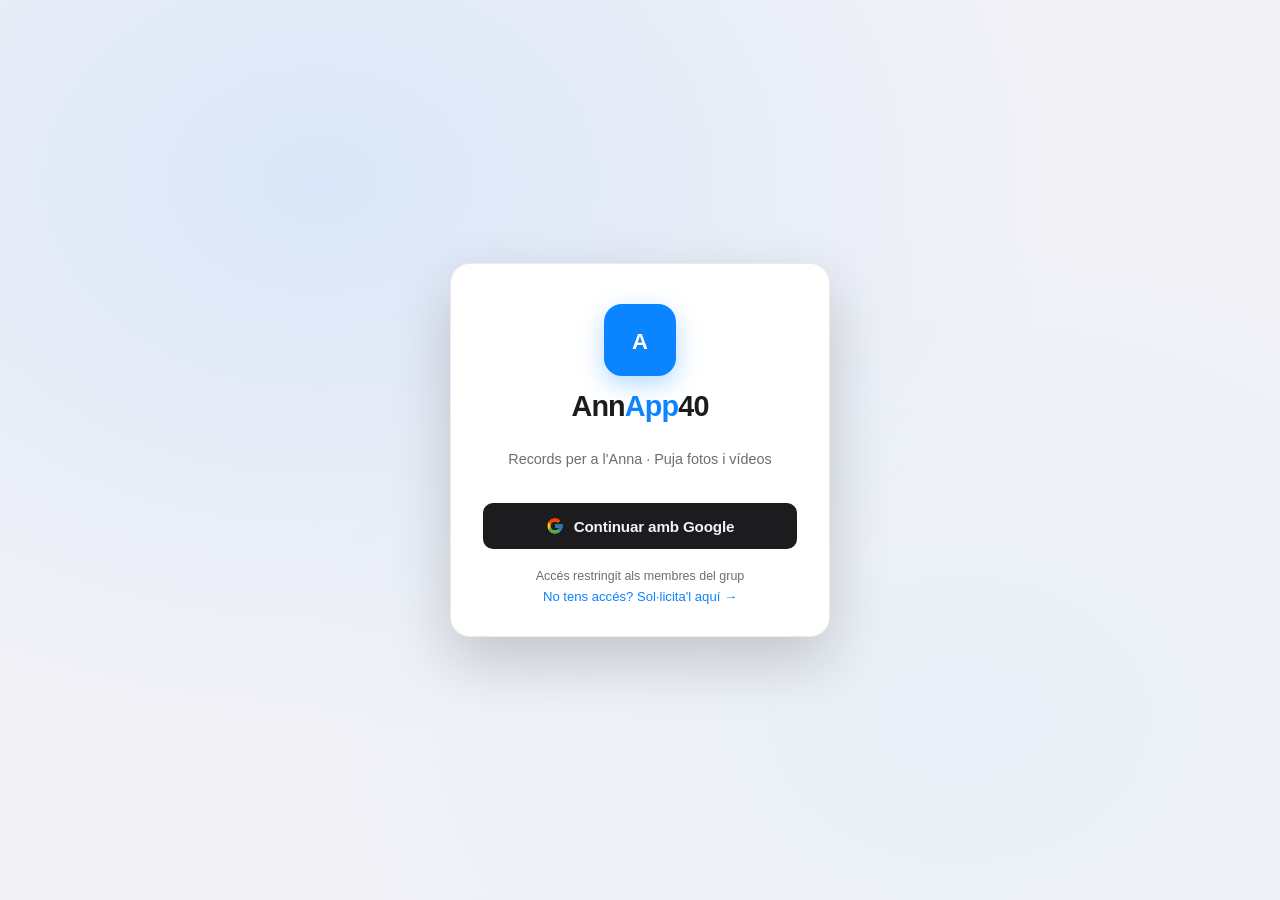
==== index.html @ 0d3d7961 "Add files via upload" ====
<!DOCTYPE html>
<html lang="ca" data-theme="light">
<head>
  <meta charset="UTF-8" />
  <meta name="viewport" content="width=device-width, initial-scale=1.0, viewport-fit=cover" />
  <title>AnnApp40 — Puja els teus records</title>
  <meta name="description" content="Puja fotos i vídeos per a l'Anna" />
  <meta name="theme-color" content="#0a84ff" id="meta-theme" />
  <meta name="mobile-web-app-capable" content="yes" />
  <meta name="apple-mobile-web-app-status-bar-style" content="default" />
  <meta name="apple-mobile-web-app-title" content="AnnApp40" />
  <link rel="manifest" href="manifest.json" />
  <link rel="apple-touch-icon" sizes="192x192" href="icon-192.png" />
  <link rel="icon" type="image/png" sizes="192x192" href="icon-192.png" />
  <link rel="stylesheet" href="main.css" />
</head>
<body>

<!-- ══════════════════════════════════════════
     LOGIN
     ══════════════════════════════════════════ -->
<div id="screen-login" class="screen active">
  <div class="login-card">
    <div class="login-logo">
      <div class="login-logo-icon">
        <svg viewBox="0 0 40 40" xmlns="http://www.w3.org/2000/svg">
          <text x="50%" y="58%" text-anchor="middle" dominant-baseline="middle"
            font-family="-apple-system,sans-serif" font-size="22" font-weight="700" fill="white">A</text>
        </svg>
      </div>
      <div class="login-title">Ann<span class="t-accent">App</span>40</div>
    </div>
    <p class="login-sub">Records per a l'Anna · Puja fotos i vídeos</p>
    <button id="btn-google-login" class="btn-google">
      <svg width="18" height="18" viewBox="0 0 48 48">
        <path fill="#FFC107" d="M43.611 20.083H42V20H24v8h11.303c-1.649 4.657-6.08 8-11.303 8-6.627 0-12-5.373-12-12s5.373-12 12-12c3.059 0 5.842 1.154 7.961 3.039l5.657-5.657C34.046 6.053 29.268 4 24 4 12.955 4 4 12.955 4 24s8.955 20 20 20 20-8.955 20-20c0-1.341-.138-2.65-.389-3.917z"/>
        <path fill="#FF3D00" d="m6.306 14.691 6.571 4.819C14.655 15.108 18.961 12 24 12c3.059 0 5.842 1.154 7.961 3.039l5.657-5.657C34.046 6.053 29.268 4 24 4 16.318 4 9.656 8.337 6.306 14.691z"/>
        <path fill="#4CAF50" d="M24 44c5.166 0 9.86-1.977 13.409-5.192l-6.19-5.238A11.91 11.91 0 0 1 24 36c-5.202 0-9.619-3.317-11.283-7.946l-6.522 5.025C9.505 39.556 16.227 44 24 44z"/>
        <path fill="#1976D2" d="M43.611 20.083H42V20H24v8h11.303a12.04 12.04 0 0 1-4.087 5.571l.003-.002 6.19 5.238C36.971 39.205 44 34 44 24c0-1.341-.138-2.65-.389-3.917z"/>
      </svg>
      Continuar amb Google
    </button>
    <div class="login-footer">
      <p class="login-note">Accés restringit als membres del grup</p>
      <a href="solicitud.html" class="login-request">No tens accés? Sol·licita'l aquí →</a>
    </div>
  </div>
</div>

<!-- ══════════════════════════════════════════
     APP
     ══════════════════════════════════════════ -->
<div id="screen-app" class="screen">

  <!-- Header -->
  <header class="app-header">
    <div class="header-inner">
      <div class="header-logo">
        <div class="header-logo-badge">
          <svg viewBox="0 0 32 32" xmlns="http://www.w3.org/2000/svg">
            <text x="50%" y="58%" text-anchor="middle" dominant-baseline="middle"
              font-family="-apple-system,sans-serif" font-size="18" font-weight="700" fill="white">A</text>
          </svg>
        </div>
        <span>AnnApp<span class="header-logo-dot">40</span></span>
      </div>
      <div class="header-actions">
        <div class="header-user">
          <img id="user-avatar" src="" alt="" class="avatar" />
          <span id="user-name"></span>
        </div>
        <button id="btn-install" class="btn-icon hidden" title="Instal·lar app">📲</button>
        <button id="btn-theme" class="btn-icon" title="Canviar tema">🌙</button>
        <button id="btn-info"  class="btn-icon" title="Com funciona?">ⓘ</button>
        <button id="btn-logout" class="btn-icon" title="Sortir">
          <svg width="16" height="16" viewBox="0 0 24 24" fill="none" stroke="currentColor" stroke-width="2">
            <path d="M9 21H5a2 2 0 0 1-2-2V5a2 2 0 0 1 2-2h4"/>
            <polyline points="16 17 21 12 16 7"/>
            <line x1="21" y1="12" x2="9" y2="12"/>
          </svg>
        </button>
      </div>
    </div>
    <nav class="header-nav">
      <button class="nav-tab active" data-tab="pujar">📤 Pujar</button>
      <button class="nav-tab"        data-tab="meves">🖼️ Les meves</button>
    </nav>
  </header>

  <!-- TAB: PUJAR -->
  <main class="app-main" id="tab-pujar">

    <!-- Drop zone -->
    <div id="drop-zone" class="drop-zone">
      <div class="drop-icon">📷</div>
      <p class="drop-title">Fotos i vídeos per a l'Anna</p>
      <p class="drop-sub">Arrossega aquí o tria d'on vols</p>
      <div class="drop-buttons">
        <label class="btn-primary" for="file-input">
          📁 Selecciona arxius
        </label>
        <button id="btn-drive-picker" class="btn-secondary" type="button">
          ☁️ Des del Drive
        </button>
      </div>
      <input type="file" id="file-input"
        accept="image/*,video/*"
        multiple hidden />
    </div>

    <!-- Preview -->
    <div id="preview-container" class="preview-container hidden">
      <div id="photo-count" class="photo-count"></div>
      <div id="preview-grid" class="preview-grid"></div>
    </div>

    <!-- Tags form -->
    <div id="tags-section" class="form-card hidden">
      <div class="form-card-header">
        <span class="form-card-title">Etiquetes comunes</span>
        <button id="btn-apply-all" class="apply-all-btn">Aplicar a totes →</button>
      </div>
      <div class="form-card-body">

        <div class="form-row">
          <div class="form-field">
            <label class="form-label" for="tag-any">Any</label>
            <select id="tag-any" class="form-input">
              <option value="">Selecciona any...</option>
            </select>
          </div>
          <div class="form-field">
            <label class="form-label" for="tag-lloc">Lloc</label>
            <input type="text" id="tag-lloc" class="form-input" placeholder="Cerca un municipi..." autocomplete="off" />
            <input type="hidden" id="tag-lat" />
            <input type="hidden" id="tag-lng" />
            <div id="places-dropdown" class="places-dropdown hidden"></div>
          </div>
        </div>

        <div class="form-field">
          <label class="form-label">Categoria</label>
          <div class="chips-wrap" id="chips-categoria"></div>
          <div class="add-tag-row">
            <input type="text" id="input-nova-categoria" class="form-input small" placeholder="Nova..." />
            <button id="btn-add-categoria" class="btn-secondary">+ Afegir</button>
          </div>
        </div>

        <div class="form-field">
          <label class="form-label">Qui surt?</label>
          <div class="chips-wrap" id="chips-persones"></div>
          <div class="add-tag-row">
            <input type="text" id="input-nova-persona" class="form-input small" placeholder="Nom..." />
            <button id="btn-add-persona" class="btn-secondary">+ Afegir</button>
          </div>
        </div>

        <div class="form-field">
          <label class="form-label" for="tag-notes">Notes</label>
          <textarea id="tag-notes" class="form-input" rows="3"
            placeholder="Descriu el moment, on éreu, de quin any és exactament, anècdotes..."></textarea>
          <p class="notes-hint">
            💡 <strong>Consell:</strong> Quanta més informació hi posis, millor funcionarà el cercador intel·ligent de la app de l'Anna. Descriu el moment, el context, les persones...
          </p>
        </div>

        <div class="preferida-field">
          <label class="form-label">Preferida</label>
          <button id="btn-preferida-global" class="btn-preferida" type="button">
            ☆ Marcar totes com a preferides
          </button>
        </div>

        <div class="apply-bar">
          <p class="apply-bar-text">Omple els camps i clica <strong>Aplicar a totes</strong>, o toca cada foto/vídeo per ajustar-lo individualment.</p>
          <button id="btn-apply-all-2" class="btn-secondary">Aplicar a totes</button>
        </div>

      </div>
    </div>

    <!-- Upload button -->
    <button id="btn-upload" class="btn-upload-main hidden">
      <span id="btn-upload-text">Pujar tot</span>
      <span id="btn-upload-spinner" class="spinner hidden"></span>
    </button>

    <!-- Progress -->
    <div id="progress-container" class="progress-card hidden">
      <div class="progress-bar-bg"><div id="progress-bar" class="progress-bar"></div></div>
      <p id="progress-text" class="progress-label">Pujant...</p>
    </div>

    <!-- Success -->
    <div id="success-msg" class="success-card hidden">
      <span id="success-text">✅ Pujat correctament!</span>
      <button id="btn-more" class="btn-link">Pujar més</button>
    </div>

  </main>

  <!-- TAB: LES MEVES -->
  <main class="app-main hidden" id="tab-mevefotos">
    <div class="meves-header">
      <div>
        <div class="meves-title">Les meves pujades</div>
        <span id="meves-count" class="meves-count"></span>
      </div>
      <button id="btn-reload" class="btn-reload">↻ Actualitzar</button>
    </div>
    <div id="meves-loading" class="meves-loading">Carregant...</div>
    <div id="meves-empty" class="meves-empty hidden">Encara no has pujat res. 🙂</div>
    <div id="meves-grid" class="meves-grid"></div>
  </main>

</div>

<!-- ══════════════════════════════════════════
     MODAL: Editor individual (abans de pujar)
     ══════════════════════════════════════════ -->
<div id="edit-photo-overlay" class="modal-overlay hidden">
  <div class="modal-sheet">
    <div class="modal-handle"></div>
    <button id="edit-photo-close" class="modal-close-btn">✕</button>

    <div id="edit-photo-img-wrap" class="modal-photo-preview">
      <img id="edit-photo-img" src="" alt="" />
    </div>
    <div id="edit-video-thumb" class="modal-video-preview hidden">
      🎬 <small>Vídeo</small>
    </div>

    <div class="modal-body">
      <div id="edit-photo-title" class="modal-file-name"></div>

      <div id="edit-video-msg" class="video-notice hidden">
        <span class="video-notice-icon">🎬</span>
        <span>Vídeo de felicitació per a l'Anna. Indica qui apareix i escriu un missatge que ella podrà llegir.</span>
      </div>

      <div class="form-row">
        <div class="form-field" id="edit-photo-any-group">
          <label class="form-label">Any</label>
          <select id="edit-photo-any" class="form-input"><option value="">Any...</option></select>
        </div>
        <div class="form-field" id="edit-photo-lloc-group">
          <label class="form-label">Lloc</label>
          <input type="text" id="edit-photo-lloc" class="form-input" placeholder="Cerca municipi..." autocomplete="off" />
          <input type="hidden" id="edit-photo-lat" />
          <input type="hidden" id="edit-photo-lng" />
          <div id="edit-places-dropdown" class="places-dropdown hidden"></div>
        </div>
      </div>

      <div class="form-field" id="edit-photo-cat-group">
        <label class="form-label">Categoria</label>
        <div class="chips-wrap" id="edit-photo-chips-categoria"></div>
      </div>

      <!-- Categories específiques per a vídeos de felicitació -->
      <div class="form-field hidden" id="edit-video-cat-group">
        <label class="form-label">De quin grup sou?</label>
        <div class="chips-wrap" id="edit-video-chips-categoria">
          <button class="chip" data-value="Vallvis">Vallvis</button>
          <button class="chip" data-value="Happy Family">Happy Family</button>
          <button class="chip" data-value="ICR">ICR</button>
          <button class="chip" data-value="Wiki-Wiki">Wiki-Wiki</button>
          <button class="chip" data-value="Menéndez">Menéndez</button>
          <button class="chip" data-value="DMS">DMS</button>
          <button class="chip" data-value="Senes">Senes</button>
          <button class="chip" data-value="Aran">Aran</button>
        </div>
        <div class="add-tag-row" style="margin-top:6px">
          <input type="text" id="edit-video-cat-custom" class="form-input small" placeholder="Altra categoria..." />
          <button id="edit-video-cat-add" class="btn-secondary">+ Afegir</button>
        </div>
      </div>

      <div class="form-field">
        <label class="form-label">Persones</label>
        <div class="chips-wrap" id="edit-photo-chips-persones"></div>
        <div class="add-tag-row">
          <input type="text" id="edit-photo-input-persona" class="form-input small" placeholder="Afegir persona..." />
          <button id="edit-photo-btn-add-persona" class="btn-secondary">+ Afegir</button>
        </div>
      </div>

      <div class="form-field">
        <label class="form-label">Notes / Missatge per a l'Anna</label>
        <textarea id="edit-photo-notes" class="form-input" rows="3"
          placeholder="Descriu el moment, anècdotes, el context..."></textarea>
        <p class="notes-hint">
          💡 Quanta més informació, millor funcionarà la cerca intel·ligent per a l'Anna.
        </p>
      </div>

      <div class="preferida-field" id="edit-photo-preferida-wrap">
        <label class="form-label">Destacar aquesta foto</label>
        <button id="edit-photo-preferida" class="btn-preferida" type="button">
          ☆ Marcar com a preferida
        </button>
      </div>

      <button id="edit-photo-save" class="btn-upload-main">Guardar</button>
    </div>
  </div>
</div>

<!-- ══════════════════════════════════════════
     MODAL: Editor de fotos pujades
     ══════════════════════════════════════════ -->
<div id="modal-overlay" class="modal-overlay hidden">
  <div class="modal-sheet">
    <div class="modal-handle"></div>
    <button id="modal-close" class="modal-close-btn">✕</button>

    <div class="modal-photo-preview">
      <img id="modal-img" src="" alt="" />
      <div id="modal-video-thumb" class="modal-video-preview" style="display:none">
        🎬 <small>Vídeo</small>
      </div>
    </div>

    <div class="modal-body">
      <div id="modal-video-msg" class="video-notice hidden">
        <span class="video-notice-icon">🎬</span>
        <span>Vídeo de felicitació per a l'Anna.</span>
      </div>

      <div class="form-row">
        <div class="form-field">
          <label class="form-label">Any</label>
          <select id="modal-any-sel" class="form-input"><option value="">Any...</option></select>
        </div>
        <div class="form-field" id="modal-lloc-group">
          <label class="form-label">Lloc</label>
          <input type="text" id="modal-lloc" class="form-input" autocomplete="off" />
          <input type="hidden" id="modal-lat" />
          <input type="hidden" id="modal-lng" />
        </div>
      </div>

      <div class="form-field" id="modal-cat-group">
        <label class="form-label">Categoria</label>
        <div class="chips-wrap" id="modal-chips-categoria"></div>
      </div>

      <div class="form-field">
        <label class="form-label">Persones</label>
        <div class="chips-wrap" id="modal-chips-persones"></div>
        <div class="add-tag-row">
          <input type="text" id="modal-input-persona" class="form-input small" placeholder="Afegir persona..." />
          <button id="modal-btn-add-persona" class="btn-secondary">+ Afegir</button>
        </div>
      </div>

      <div class="form-field">
        <label class="form-label">Notes</label>
        <textarea id="modal-notes" class="form-input" rows="3"
          placeholder="Descriu el moment, anècdotes..."></textarea>
        <p class="notes-hint">
          💡 Quanta més informació, millor funcionarà la cerca intel·ligent per a l'Anna.
        </p>
      </div>

      <div class="preferida-field" id="modal-preferida-wrap">
        <label class="form-label">Destacar</label>
        <button id="modal-btn-preferida" class="btn-preferida" type="button">
          ☆ Marcar com a preferida
        </button>
      </div>

      <div class="modal-actions">
        <button id="modal-btn-delete" class="btn-danger">🗑️ Eliminar</button>
        <button id="modal-btn-save" class="btn-upload-main">Guardar canvis</button>
      </div>
    </div>
  </div>
</div>

<!-- ══════════════════════════════════════════
     POP-UP BENVINGUDA
     ══════════════════════════════════════════ -->
<div id="welcome-overlay" class="popup-overlay hidden">
  <div class="popup-sheet">
    <div class="modal-handle"></div>
    <div class="popup-body">
      <div class="popup-icon">🎁</div>
      <h2 class="popup-title">Benvingut/da a AnnApp40!</h2>
      <p class="popup-intro">Aquesta app és per crear un regal especial per a l'<strong>Anna</strong> pel seu 40è aniversari.</p>

      <div class="popup-section">
        <div class="popup-section-title">📸 Puja fotos</div>
        <p>Comparteix fotos amb l'Anna: viatges, festes, sopars, moments... Etiqueta-les amb any, lloc i persones perquè ella les pugui trobar fàcilment.</p>
      </div>

      <div class="popup-section">
        <div class="popup-section-title">🎬 Puja vídeos de felicitació</div>
        <p>Grava un vídeo curt felicitant-la, explicant-li el que li vols dir... <strong>Màxim 1 minut.</strong></p>
      </div>

      <div class="popup-section">
        <div class="popup-section-title">📝 Notes</div>
        <p>Afegeix tota la informació possible a les notes: el context, l'anècdota, el lloc exacte... L'Anna podrà cercar les fotos amb IA i com més informació hi hagi, millors seran els resultats.</p>
      </div>

      <div class="popup-section">
        <div class="popup-section-title">📱 Instal·lar l'app</div>
        <p><strong>Android:</strong> et sortirà un missatge automàticament per instal·lar-la.</p>
        <p><strong>iPhone:</strong> a Safari, toca el botó de compartir ↑ i tria <strong>"Afegir a pantalla d'inici"</strong>.</p>
      </div>

      <label class="popup-check">
        <input type="checkbox" id="welcome-dont-show" />
        <span>No tornis a mostrar</span>
      </label>

      <button id="welcome-close" class="btn-upload-main" style="margin-top:1rem">Entesos, comencem!</button>
    </div>
  </div>
</div>

<!-- ══════════════════════════════════════════
     POP-UP INFO
     ══════════════════════════════════════════ -->
<div id="info-overlay" class="popup-overlay hidden">
  <div class="popup-sheet">
    <div class="modal-handle"></div>
    <button id="info-close" class="modal-close-btn">✕</button>
    <div class="popup-body" style="padding-top:0.5rem">
      <h2 class="popup-title" style="margin-bottom:1rem">Com funciona AnnApp40</h2>

      <div class="popup-section">
        <div class="popup-section-title">📤 Pujar fotos i vídeos</div>
        <p>Arrossega arxius, toca <strong>"Selecciona arxius"</strong> o usa <strong>"Des del Drive"</strong> per triar del teu Google Drive.</p>
      </div>
      <div class="popup-section">
        <div class="popup-section-title">🏷️ Etiquetar</div>
        <p>Omple any, lloc, categoria i persones. Pots aplicar les mateixes etiquetes a totes amb <strong>"Aplicar a totes"</strong> o tocar cada foto per ajustar-la individualment.</p>
      </div>
      <div class="popup-section">
        <div class="popup-section-title">⭐ Foto preferida</div>
        <p>Marca la foto que més t'agradi — apareixerà destacada a la galeria de l'Anna.</p>
      </div>
      <div class="popup-section">
        <div class="popup-section-title">📝 Notes</div>
        <p>Com més informació hi posis a les notes, millor funcionarà el cercador intel·ligent de la app de l'Anna.</p>
      </div>
      <div class="popup-section">
        <div class="popup-section-title">🎬 Vídeos</div>
        <p>Puja un vídeo curt (màx. 1 minut) felicitant l'Anna. Indica qui apareix al vídeo.</p>
      </div>
      <div class="popup-section">
        <div class="popup-section-title">🖼️ Les meves pujades</div>
        <p>A la pestanya <strong>"Les meves"</strong> pots editar o eliminar les teves pujades.</p>
      </div>
      <div class="popup-section">
        <div class="popup-section-title">📱 Instal·lar l'app</div>
        <p><strong>Android:</strong> et sortirà un missatge automàticament.</p>
        <p><strong>iPhone:</strong> a Safari → botó compartir ↑ → <strong>"Afegir a pantalla d'inici"</strong>.</p>
      </div>

      <button id="info-close-btn" class="btn-upload-main" style="margin-top:1rem">D'acord</button>
    </div>
  </div>
</div>

<div id="toast" class="toast hidden"></div>

<!-- Google APIs -->
<script src="https://accounts.google.com/gsi/client" async defer></script>
<script src="https://apis.google.com/js/api.js"></script>
<script src="https://maps.googleapis.com/maps/api/js?key=AIzaSyDlVEyT4r5s1M4aRjKVOFXHsnhCXRiiQOI&libraries=places&loading=async&v=weekly&callback=initMapsCallback" defer></script>

<!-- App -->
<script src="config.js"></script>
<script src="auth.js"></script>
<script src="geocoder.js"></script>
<script src="sheets.js"></script>
<script src="drive.js"></script>
<script src="ui.js"></script>
<script src="app.js"></script>

<script>
if ('serviceWorker' in navigator) {
  window.addEventListener('load', () => {
    navigator.serviceWorker.register('/sw.js')
      .then(reg => console.log('SW registrat:', reg.scope))
      .catch(err => console.warn('SW error:', err));
  });
}
</script>
</body>
</html>
---- main.css ----
/* ============================================
   ANNAPP40 — DESIGN SYSTEM v6
   Professional, mobile-first, light/dark mode
   ============================================ */

/* ── Tokens ───────────────────────────────── */
:root {
  --accent:       #0a84ff;
  --accent-hover: #0070e0;
  --accent-dim:   rgba(10,132,255,0.12);
  --accent2:      #5ac8fa;
  --gold:         #f59e0b;
  --gold-dim:     rgba(245,158,11,0.15);
  --green:        #22c55e;
  --green-dim:    rgba(34,197,94,0.12);
  --red:          #ef4444;
  --radius-xl:    20px;
  --radius:       14px;
  --radius-sm:    10px;
  --radius-xs:    8px;
  --font: -apple-system, BlinkMacSystemFont, 'SF Pro Text', 'Segoe UI', Roboto, 'Helvetica Neue', Arial, sans-serif;
  --font-display: -apple-system, BlinkMacSystemFont, 'SF Pro Display', 'Segoe UI', Roboto, sans-serif;
  --transition:   0.18s ease;
  --shadow-sm:    0 1px 4px rgba(0,0,0,0.08), 0 0 0 1px rgba(0,0,0,0.04);
  --shadow:       0 4px 16px rgba(0,0,0,0.10), 0 1px 4px rgba(0,0,0,0.06);
  --shadow-lg:    0 12px 40px rgba(0,0,0,0.14), 0 2px 8px rgba(0,0,0,0.08);
  --shadow-xl:    0 24px 60px rgba(0,0,0,0.18);
}

/* ── Light mode (default) ─────────────────── */
:root, [data-theme="light"] {
  --bg:           #f2f2f7;
  --bg2:          #ffffff;
  --bg3:          #f8f8fa;
  --bg4:          #efefef;
  --bg-elev:      #ffffff;
  --text:         #1c1c1e;
  --text2:        #3a3a3c;
  --text-muted:   #6d6d72;
  --text-dim:     #aeaeb2;
  --border:       rgba(0,0,0,0.08);
  --border2:      rgba(0,0,0,0.12);
  --chip-bg:      #f0f0f5;
  --chip-border:  rgba(0,0,0,0.10);
  --input-bg:     #f8f8fa;
  --header-bg:    rgba(255,255,255,0.92);
  --modal-bg:     #ffffff;
  --overlay:      rgba(0,0,0,0.45);
}

/* ── Dark mode ────────────────────────────── */
[data-theme="dark"] {
  --bg:           #000000;
  --bg2:          #0a0a0a;
  --bg3:          #141414;
  --bg4:          #1c1c1e;
  --bg-elev:      #1c1c1e;
  --text:         #f5f5f7;
  --text2:        #c7c7cc;
  --text-muted:   #8e8e93;
  --text-dim:     #48484a;
  --border:       rgba(255,255,255,0.08);
  --border2:      rgba(255,255,255,0.14);
  --chip-bg:      #1c1c1e;
  --chip-border:  rgba(255,255,255,0.10);
  --input-bg:     #1c1c1e;
  --header-bg:    rgba(10,10,10,0.92);
  --modal-bg:     #141414;
  --overlay:      rgba(0,0,0,0.75);
  --shadow-sm:    0 1px 4px rgba(0,0,0,0.3);
  --shadow:       0 4px 16px rgba(0,0,0,0.4);
  --shadow-lg:    0 12px 40px rgba(0,0,0,0.5);
}

/* ── Reset & Base ─────────────────────────── */
*, *::before, *::after { box-sizing: border-box; margin: 0; padding: 0; }
html { font-size: 16px; -webkit-text-size-adjust: 100%; }
body {
  background: var(--bg);
  color: var(--text);
  font-family: var(--font);
  font-weight: 400;
  min-height: 100dvh;
  overflow-x: hidden;
  -webkit-font-smoothing: antialiased;
  -moz-osx-font-smoothing: grayscale;
  transition: background 0.3s ease, color 0.3s ease;
}

/* ── Screens ──────────────────────────────── */
.screen { display: none; min-height: 100dvh; }
.screen.active { display: flex; flex-direction: column; }

@keyframes fadeUp {
  from { opacity: 0; transform: translateY(20px); }
  to   { opacity: 1; transform: translateY(0); }
}
@keyframes fadeIn {
  from { opacity: 0; }
  to   { opacity: 1; }
}
@keyframes slideUp {
  from { transform: translateY(100%); opacity: 0.8; }
  to   { transform: translateY(0); opacity: 1; }
}
@keyframes spin {
  to { transform: rotate(360deg); }
}

/* ============================================
   LOGIN
   ============================================ */
#screen-login {
  align-items: center;
  justify-content: center;
  background:
    radial-gradient(ellipse at 25% 20%, rgba(10,132,255,0.1) 0%, transparent 55%),
    radial-gradient(ellipse at 75% 80%, rgba(90,200,250,0.06) 0%, transparent 50%),
    var(--bg);
  padding: 1.5rem;
}

.login-card {
  background: var(--bg2);
  border-radius: var(--radius-xl);
  box-shadow: var(--shadow-xl);
  padding: 2.5rem 2rem 2rem;
  text-align: center;
  width: 100%;
  max-width: 380px;
  animation: fadeUp 0.5s ease both;
  border: 1px solid var(--border);
}

.login-logo {
  margin-bottom: 1.5rem;
  display: flex;
  flex-direction: column;
  align-items: center;
  gap: 0;
}

.login-logo-icon {
  width: 72px;
  height: 72px;
  background: var(--accent);
  border-radius: 18px;
  display: flex;
  align-items: center;
  justify-content: center;
  margin-bottom: 1rem;
  box-shadow: 0 8px 24px rgba(10,132,255,0.3);
}

.login-logo-icon svg {
  width: 40px;
  height: 40px;
  fill: #fff;
}

.login-title {
  font-family: var(--font-display);
  font-size: 1.8rem;
  font-weight: 700;
  letter-spacing: -0.03em;
  color: var(--text);
  line-height: 1;
  margin-bottom: 0.3rem;
}
.login-title .t-accent { color: var(--accent); }

.login-sub {
  color: var(--text-muted);
  font-size: 0.9rem;
  margin-bottom: 2rem;
  line-height: 1.5;
}

.btn-google {
  display: flex;
  align-items: center;
  justify-content: center;
  gap: 10px;
  width: 100%;
  padding: 0.9rem 1.5rem;
  background: var(--text);
  color: var(--bg);
  border: none;
  border-radius: var(--radius-sm);
  font-family: var(--font);
  font-size: 0.95rem;
  font-weight: 600;
  cursor: pointer;
  transition: var(--transition);
  letter-spacing: -0.01em;
}
.btn-google:hover { opacity: 0.88; transform: translateY(-1px); box-shadow: var(--shadow); }
.btn-google:active { transform: translateY(0); }

.login-footer {
  margin-top: 1.25rem;
  display: flex;
  flex-direction: column;
  gap: 6px;
}
.login-note {
  font-size: 0.78rem;
  color: var(--text-muted);
}
.login-request {
  font-size: 0.82rem;
  color: var(--accent);
  text-decoration: none;
  font-weight: 500;
}
.login-request:hover { text-decoration: underline; }

/* ============================================
   HEADER
   ============================================ */
.app-header {
  background: var(--header-bg);
  backdrop-filter: blur(20px);
  -webkit-backdrop-filter: blur(20px);
  border-bottom: 1px solid var(--border);
  position: sticky;
  top: 0;
  z-index: 200;
}

.header-inner {
  display: flex;
  align-items: center;
  justify-content: space-between;
  padding: 0 1rem;
  height: 56px;
  gap: 0.75rem;
}

.header-logo {
  font-family: var(--font-display);
  font-size: 1.15rem;
  font-weight: 700;
  letter-spacing: -0.025em;
  color: var(--text);
  white-space: nowrap;
  flex-shrink: 0;
  display: flex;
  align-items: center;
  gap: 8px;
}
.header-logo-dot { color: var(--accent); }

.header-logo-badge {
  width: 28px;
  height: 28px;
  background: var(--accent);
  border-radius: 8px;
  display: flex;
  align-items: center;
  justify-content: center;
}
.header-logo-badge svg { width: 16px; height: 16px; fill: #fff; }

.header-actions {
  display: flex;
  align-items: center;
  gap: 6px;
  flex-shrink: 0;
}

.header-user {
  display: flex;
  align-items: center;
  gap: 8px;
}

.avatar {
  width: 32px;
  height: 32px;
  border-radius: 50%;
  border: 2px solid var(--accent);
  object-fit: cover;
}

#user-name {
  font-size: 0.82rem;
  font-weight: 500;
  color: var(--text2);
  max-width: 100px;
  overflow: hidden;
  text-overflow: ellipsis;
  white-space: nowrap;
}

.btn-icon {
  width: 36px;
  height: 36px;
  background: var(--bg3);
  border: 1px solid var(--border);
  border-radius: var(--radius-xs);
  color: var(--text-muted);
  cursor: pointer;
  font-size: 1rem;
  display: flex;
  align-items: center;
  justify-content: center;
  transition: var(--transition);
}
.btn-icon:hover { background: var(--bg4); color: var(--text); }

/* Header nav tabs */
.header-nav {
  display: flex;
  gap: 2px;
  border-bottom: 1px solid var(--border);
  padding: 0 1rem;
  overflow-x: auto;
  scrollbar-width: none;
}
.header-nav::-webkit-scrollbar { display: none; }

.nav-tab {
  background: transparent;
  border: none;
  border-bottom: 2px solid transparent;
  color: var(--text-muted);
  cursor: pointer;
  font-family: var(--font);
  font-size: 0.88rem;
  font-weight: 500;
  padding: 10px 14px;
  transition: var(--transition);
  white-space: nowrap;
  margin-bottom: -1px;
}
.nav-tab:hover { color: var(--text); }
.nav-tab.active {
  color: var(--accent);
  border-bottom-color: var(--accent);
  font-weight: 600;
}

/* ============================================
   MAIN CONTENT
   ============================================ */
.app-main {
  flex: 1;
  max-width: 680px;
  width: 100%;
  margin: 0 auto;
  padding: 1.25rem 1rem 5rem;
  display: flex;
  flex-direction: column;
  gap: 1rem;
}

/* ============================================
   DROP ZONE
   ============================================ */
.drop-zone {
  background: var(--bg2);
  border: 2px dashed var(--border2);
  border-radius: var(--radius);
  padding: 2rem 1.5rem;
  text-align: center;
  cursor: pointer;
  transition: all 0.2s ease;
  box-shadow: var(--shadow-sm);
}
.drop-zone:hover, .drop-zone.dragover {
  border-color: var(--accent);
  background: var(--accent-dim);
  box-shadow: 0 0 0 4px rgba(10,132,255,0.08);
}

.drop-icon { font-size: 2.5rem; margin-bottom: 0.6rem; }

.drop-title {
  font-size: 1rem;
  font-weight: 600;
  letter-spacing: -0.01em;
  color: var(--text);
  margin-bottom: 0.25rem;
}

.drop-sub {
  font-size: 0.84rem;
  color: var(--text-muted);
  margin-bottom: 1rem;
}

.drop-buttons {
  display: flex;
  align-items: center;
  justify-content: center;
  gap: 8px;
  flex-wrap: wrap;
}

.btn-primary {
  display: inline-flex;
  align-items: center;
  gap: 6px;
  background: var(--accent);
  border: none;
  border-radius: var(--radius-sm);
  color: #fff;
  cursor: pointer;
  font-family: var(--font);
  font-size: 0.9rem;
  font-weight: 600;
  padding: 0.65rem 1.3rem;
  transition: var(--transition);
}
.btn-primary:hover { background: var(--accent-hover); transform: translateY(-1px); box-shadow: 0 4px 12px rgba(10,132,255,0.35); }
.btn-primary:active { transform: translateY(0); }

.btn-secondary {
  display: inline-flex;
  align-items: center;
  gap: 5px;
  background: var(--bg3);
  border: 1px solid var(--border2);
  border-radius: var(--radius-sm);
  color: var(--text2);
  cursor: pointer;
  font-family: var(--font);
  font-size: 0.88rem;
  font-weight: 500;
  padding: 0.62rem 1rem;
  transition: var(--transition);
}
.btn-secondary:hover { border-color: var(--accent); color: var(--accent); background: var(--accent-dim); }

/* ============================================
   PREVIEW GRID
   ============================================ */
.preview-container { animation: fadeIn 0.3s ease both; }

.photo-count {
  font-size: 0.8rem;
  color: var(--text-muted);
  margin-bottom: 0.6rem;
  font-weight: 500;
  display: flex;
  align-items: center;
  gap: 6px;
}

.preview-grid {
  display: grid;
  grid-template-columns: repeat(auto-fill, minmax(90px, 1fr));
  gap: 8px;
}

.preview-item {
  position: relative;
  aspect-ratio: 1;
  border-radius: var(--radius-sm);
  overflow: hidden;
  background: var(--bg4);
  cursor: pointer;
  transition: var(--transition);
  border: 2px solid transparent;
  box-shadow: var(--shadow-sm);
}
.preview-item:hover { transform: scale(1.02); box-shadow: var(--shadow); }
.preview-item.has-custom-tags { border-color: var(--green); }
.preview-item.is-preferida { border-color: var(--gold) !important; }
.preview-item.preview-video { border-color: rgba(245,158,11,0.4); }

.preview-item img {
  width: 100%;
  height: 100%;
  object-fit: cover;
  display: block;
}

.preview-overlay {
  position: absolute;
  inset: 0;
  background: linear-gradient(to top, rgba(0,0,0,0.65) 0%, transparent 55%);
  opacity: 0;
  transition: var(--transition);
  display: flex;
  flex-direction: column;
  justify-content: flex-end;
  align-items: center;
  padding: 6px;
  gap: 4px;
}
.preview-item:hover .preview-overlay { opacity: 1; }
.preview-hint {
  font-size: 0.62rem;
  color: #fff;
  font-weight: 500;
  text-align: center;
}

.preview-badge-tl {
  position: absolute;
  top: 4px;
  left: 4px;
  display: flex;
  align-items: center;
  gap: 3px;
}
.preview-badge {
  width: 22px;
  height: 22px;
  background: rgba(0,0,0,0.55);
  backdrop-filter: blur(8px);
  border-radius: 50%;
  display: flex;
  align-items: center;
  justify-content: center;
  font-size: 0.7rem;
}
.preview-badge.done { background: var(--green); }

.preview-star-btn {
  position: absolute;
  top: 4px;
  right: 28px;
  width: 22px;
  height: 22px;
  background: rgba(0,0,0,0.55);
  backdrop-filter: blur(8px);
  border: none;
  border-radius: 50%;
  cursor: pointer;
  font-size: 0.7rem;
  display: flex;
  align-items: center;
  justify-content: center;
  transition: var(--transition);
  color: #fff;
  opacity: 0;
}
.preview-item:hover .preview-star-btn { opacity: 1; }
.preview-star-btn.active { opacity: 1; background: var(--gold); }

.remove-btn {
  position: absolute;
  top: 4px;
  right: 4px;
  width: 22px;
  height: 22px;
  background: rgba(0,0,0,0.55);
  backdrop-filter: blur(8px);
  border: none;
  color: #fff;
  border-radius: 50%;
  font-size: 0.62rem;
  cursor: pointer;
  display: flex;
  align-items: center;
  justify-content: center;
  opacity: 0;
  transition: var(--transition);
}
.preview-item:hover .remove-btn { opacity: 1; }
.remove-btn:hover { background: var(--red); }

.preview-name {
  position: absolute;
  bottom: 0;
  left: 0; right: 0;
  background: linear-gradient(transparent, rgba(0,0,0,0.7));
  color: #fff;
  font-size: 0.6rem;
  padding: 10px 5px 4px;
  text-align: center;
  overflow: hidden;
  text-overflow: ellipsis;
  white-space: nowrap;
}

.preview-video-thumb {
  width: 100%;
  height: 100%;
  background: linear-gradient(135deg, #1a1a2e, #0a0a1a);
  display: flex;
  align-items: center;
  justify-content: center;
  font-size: 2rem;
}

.preview-video-pill {
  position: absolute;
  top: 4px;
  left: 50%;
  transform: translateX(-50%);
  background: var(--gold);
  color: #000;
  font-size: 0.55rem;
  font-weight: 700;
  padding: 2px 6px;
  border-radius: 99px;
  white-space: nowrap;
}

/* ============================================
   FORM CARD (Tags section)
   ============================================ */
.form-card {
  background: var(--bg2);
  border: 1px solid var(--border);
  border-radius: var(--radius);
  overflow: hidden;
  box-shadow: var(--shadow-sm);
  animation: fadeUp 0.3s ease both;
}

.form-card-header {
  padding: 1rem 1.25rem 0.75rem;
  border-bottom: 1px solid var(--border);
  display: flex;
  align-items: center;
  justify-content: space-between;
}

.form-card-title {
  font-size: 1rem;
  font-weight: 700;
  letter-spacing: -0.02em;
  color: var(--text);
}

.apply-all-btn {
  font-size: 0.78rem;
  font-weight: 600;
  color: var(--accent);
  background: var(--accent-dim);
  border: none;
  border-radius: 99px;
  padding: 5px 12px;
  cursor: pointer;
  transition: var(--transition);
}
.apply-all-btn:hover { background: rgba(10,132,255,0.2); }

.form-card-body { padding: 1.25rem; display: flex; flex-direction: column; gap: 1rem; }

.form-row { display: grid; grid-template-columns: 1fr 1fr; gap: 0.85rem; }
.form-row.single { grid-template-columns: 1fr; }

.form-field { display: flex; flex-direction: column; gap: 5px; position: relative; }
.form-field.span-2 { grid-column: 1 / -1; }

.form-label {
  font-size: 0.72rem;
  font-weight: 600;
  text-transform: uppercase;
  letter-spacing: 0.06em;
  color: var(--text-muted);
}

.form-input {
  background: var(--input-bg);
  border: 1px solid var(--border);
  border-radius: var(--radius-sm);
  color: var(--text);
  font-family: var(--font);
  font-size: 0.95rem;
  padding: 0.65rem 0.9rem;
  width: 100%;
  transition: var(--transition);
  resize: none;
  -webkit-appearance: none;
  appearance: none;
}
.form-input:focus { outline: none; border-color: var(--accent); background: var(--bg2); box-shadow: 0 0 0 3px var(--accent-dim); }
.form-input::placeholder { color: var(--text-dim); }
.form-input.small { flex: 1; }

select.form-input {
  cursor: pointer;
  background-image: url("data:image/svg+xml,%3Csvg xmlns='http://www.w3.org/2000/svg' width='10' height='6'%3E%3Cpath fill='%238e8e93' d='M5 6 0 0h10z'/%3E%3C/svg%3E");
  background-repeat: no-repeat;
  background-position: right 0.85rem center;
  padding-right: 2rem;
}

textarea.form-input { line-height: 1.5; }

/* Notes field hint */
.notes-hint {
  font-size: 0.76rem;
  color: var(--text-muted);
  line-height: 1.45;
  padding: 0.6rem 0.75rem;
  background: rgba(10,132,255,0.06);
  border-radius: var(--radius-xs);
  border-left: 3px solid var(--accent);
  margin-top: 4px;
}

/* ============================================
   CHIPS
   ============================================ */
.chips-wrap { display: flex; flex-wrap: wrap; gap: 6px; }

.chip {
  background: var(--chip-bg);
  border: 1px solid var(--chip-border);
  border-radius: 99px;
  color: var(--text2);
  cursor: pointer;
  font-family: var(--font);
  font-size: 0.84rem;
  font-weight: 500;
  padding: 5px 14px;
  transition: var(--transition);
  white-space: nowrap;
  -webkit-tap-highlight-color: transparent;
}
.chip:hover { border-color: var(--accent); color: var(--accent); }
.chip:active { transform: scale(0.97); }
.chip.selected {
  background: var(--accent);
  border-color: var(--accent);
  color: #fff;
}

/* Add tag row */
.add-tag-row {
  display: flex;
  gap: 6px;
  margin-top: 6px;
}

/* ============================================
   PREFERIDA BUTTON
   ============================================ */
.preferida-field {
  display: flex;
  flex-direction: column;
  gap: 5px;
}

.btn-preferida {
  display: flex;
  align-items: center;
  justify-content: center;
  gap: 8px;
  width: 100%;
  padding: 0.75rem 1rem;
  background: var(--bg3);
  border: 1.5px dashed var(--border2);
  border-radius: var(--radius-sm);
  color: var(--text-muted);
  cursor: pointer;
  font-family: var(--font);
  font-size: 0.9rem;
  font-weight: 500;
  transition: var(--transition);
}
.btn-preferida:hover { border-color: var(--gold); color: var(--gold); background: var(--gold-dim); }
.btn-preferida.active {
  background: var(--gold-dim);
  border-color: var(--gold);
  border-style: solid;
  color: #b45309;
  font-weight: 600;
}
[data-theme="dark"] .btn-preferida.active { color: var(--gold); }

/* ============================================
   VIDEO MSG
   ============================================ */
.video-notice {
  display: flex;
  gap: 10px;
  padding: 0.75rem 1rem;
  background: rgba(245,158,11,0.08);
  border: 1px solid rgba(245,158,11,0.25);
  border-radius: var(--radius-sm);
  font-size: 0.84rem;
  color: var(--text2);
  line-height: 1.5;
  align-items: flex-start;
}
.video-notice-icon { font-size: 1.2rem; flex-shrink: 0; }

/* ============================================
   APPLY BAR
   ============================================ */
.apply-bar {
  background: var(--accent-dim);
  border: 1px solid rgba(10,132,255,0.2);
  border-radius: var(--radius-sm);
  padding: 0.75rem 1rem;
  display: flex;
  align-items: center;
  gap: 0.75rem;
  flex-wrap: wrap;
}
.apply-bar-text {
  flex: 1;
  font-size: 0.82rem;
  color: var(--text2);
  line-height: 1.4;
  min-width: 160px;
}
.apply-bar-text strong { color: var(--text); font-weight: 600; }

/* ============================================
   UPLOAD BUTTON
   ============================================ */
.btn-upload-main {
  width: 100%;
  padding: 0.95rem;
  background: var(--accent);
  border: none;
  border-radius: var(--radius-sm);
  color: #fff;
  cursor: pointer;
  font-family: var(--font-display);
  font-size: 1rem;
  font-weight: 700;
  letter-spacing: -0.01em;
  transition: var(--transition);
  display: flex;
  align-items: center;
  justify-content: center;
  gap: 8px;
  box-shadow: 0 4px 16px rgba(10,132,255,0.25);
}
.btn-upload-main:hover { background: var(--accent-hover); transform: translateY(-1px); box-shadow: 0 6px 20px rgba(10,132,255,0.35); }
.btn-upload-main:disabled { opacity: 0.5; cursor: not-allowed; transform: none; }

/* ============================================
   PROGRESS & SUCCESS
   ============================================ */
.progress-card {
  background: var(--bg2);
  border: 1px solid var(--border);
  border-radius: var(--radius);
  padding: 1.25rem;
  box-shadow: var(--shadow-sm);
  animation: fadeUp 0.3s ease both;
}
.progress-bar-bg {
  background: var(--bg4);
  border-radius: 99px;
  height: 6px;
  overflow: hidden;
  margin-bottom: 0.7rem;
}
.progress-bar {
  background: linear-gradient(90deg, var(--accent), var(--accent2));
  height: 100%;
  width: 0%;
  border-radius: 99px;
  transition: width 0.3s ease;
}
.progress-label {
  font-size: 0.84rem;
  color: var(--text-muted);
  text-align: center;
}

.success-card {
  background: var(--green-dim);
  border: 1px solid rgba(34,197,94,0.25);
  border-radius: var(--radius);
  padding: 1.25rem;
  text-align: center;
  display: flex;
  align-items: center;
  justify-content: center;
  gap: 0.75rem;
  flex-wrap: wrap;
  animation: fadeUp 0.3s ease both;
  color: #15803d;
  font-weight: 500;
}
[data-theme="dark"] .success-card { color: var(--green); }

.btn-link {
  background: none;
  border: none;
  color: var(--accent);
  cursor: pointer;
  font-family: var(--font);
  font-size: 0.9rem;
  font-weight: 500;
  text-decoration: underline;
  padding: 0;
}

/* ============================================
   LES MEVES FOTOS
   ============================================ */
.meves-header {
  display: flex;
  align-items: baseline;
  justify-content: space-between;
  margin-bottom: 0.75rem;
  gap: 8px;
}
.meves-title {
  font-size: 1.05rem;
  font-weight: 700;
  letter-spacing: -0.02em;
}
.meves-count {
  font-size: 0.8rem;
  color: var(--text-muted);
}
.btn-reload {
  background: var(--bg3);
  border: 1px solid var(--border);
  border-radius: 8px;
  color: var(--text-muted);
  cursor: pointer;
  font-size: 0.84rem;
  padding: 6px 12px;
  transition: var(--transition);
}
.btn-reload:hover { color: var(--accent); border-color: var(--accent); }

.meves-loading, .meves-empty {
  text-align: center;
  padding: 3rem 1rem;
  color: var(--text-muted);
  font-size: 0.92rem;
}

.meves-grid {
  display: grid;
  grid-template-columns: repeat(auto-fill, minmax(140px, 1fr));
  gap: 10px;
}

.meves-item {
  background: var(--bg2);
  border: 1px solid var(--border);
  border-radius: var(--radius-sm);
  overflow: hidden;
  cursor: pointer;
  transition: var(--transition);
  box-shadow: var(--shadow-sm);
}
.meves-item:hover { transform: translateY(-2px); border-color: var(--accent); box-shadow: var(--shadow); }
.meves-item.meves-video { border-color: rgba(245,158,11,0.3); }

.meves-img-wrap { position: relative; aspect-ratio: 1; overflow: hidden; }
.meves-img-wrap img { width: 100%; height: 100%; object-fit: cover; transition: transform 0.3s; display: block; }
.meves-item:hover .meves-img-wrap img { transform: scale(1.04); }

.meves-overlay {
  position: absolute;
  inset: 0;
  background: rgba(0,0,0,0.4);
  display: flex;
  align-items: center;
  justify-content: center;
  color: #fff;
  font-size: 0.84rem;
  font-weight: 500;
  opacity: 0;
  transition: var(--transition);
}
.meves-item:hover .meves-overlay { opacity: 1; }

.meves-video-thumb {
  width: 100%;
  aspect-ratio: 1;
  background: linear-gradient(135deg, #1a1a2e, #0a0a1a);
  display: flex;
  align-items: center;
  justify-content: center;
  font-size: 2.2rem;
}

.meves-star {
  position: absolute;
  top: 5px; right: 5px;
  background: var(--gold);
  border-radius: 50%;
  width: 22px; height: 22px;
  display: flex;
  align-items: center;
  justify-content: center;
  font-size: 0.7rem;
  box-shadow: var(--shadow-sm);
}

.meves-info { padding: 8px 10px 9px; }
.meves-any { font-size: 0.7rem; color: var(--accent); font-weight: 600; }
.meves-lloc { font-size: 0.85rem; font-weight: 500; color: var(--text); margin-top: 1px; white-space: nowrap; overflow: hidden; text-overflow: ellipsis; }
.meves-cats { font-size: 0.72rem; color: var(--text-muted); margin-top: 1px; white-space: nowrap; overflow: hidden; text-overflow: ellipsis; }

/* ============================================
   MODAL (Bottom sheet)
   ============================================ */
.modal-overlay {
  position: fixed;
  inset: 0;
  background: var(--overlay);
  z-index: 500;
  display: flex;
  align-items: flex-end;
  justify-content: center;
  backdrop-filter: blur(8px);
  -webkit-backdrop-filter: blur(8px);
  padding: 0;
}

/* Popups (welcome + info) centrats i amb scroll */
.popup-overlay {
  position: fixed;
  inset: 0;
  background: var(--overlay);
  z-index: 600;
  display: flex;
  align-items: flex-start;
  justify-content: center;
  backdrop-filter: blur(8px);
  -webkit-backdrop-filter: blur(8px);
  padding: 1.25rem 1rem 2rem;
  overflow-y: auto;
  -webkit-overflow-scrolling: touch;
}

.modal-sheet {
  background: var(--modal-bg);
  border: 1px solid var(--border2);
  border-radius: 22px 22px 0 0;
  width: 100%;
  max-width: 620px;
  max-height: 93dvh;
  overflow-y: auto;
  overflow-x: hidden;
  position: relative;
  box-shadow: var(--shadow-xl);
  animation: slideUp 0.32s cubic-bezier(0.34, 1.1, 0.64, 1) both;
  overscroll-behavior: contain;
}

.modal-handle {
  width: 36px;
  height: 4px;
  background: var(--border2);
  border-radius: 99px;
  margin: 10px auto 0;
}

.modal-close-btn {
  position: absolute;
  top: 12px; right: 14px;
  width: 30px; height: 30px;
  background: var(--bg4);
  border: none;
  border-radius: 50%;
  color: var(--text-muted);
  cursor: pointer;
  font-size: 0.8rem;
  display: flex;
  align-items: center;
  justify-content: center;
  transition: var(--transition);
  z-index: 10;
}
.modal-close-btn:hover { background: var(--red); color: #fff; }

.modal-photo-preview {
  width: 100%;
  max-height: 260px;
  overflow: hidden;
  position: relative;
}
.modal-photo-preview img { width: 100%; height: 260px; object-fit: cover; display: block; }
.modal-video-preview {
  width: 100%;
  height: 180px;
  background: linear-gradient(135deg, #1a1a2e, #0a0a1a);
  display: flex;
  flex-direction: column;
  align-items: center;
  justify-content: center;
  font-size: 3rem;
  color: var(--gold);
  gap: 4px;
}
.modal-video-preview small { font-size: 0.82rem; color: var(--text-muted); }

.modal-body { padding: 1.1rem 1.25rem 2rem; display: flex; flex-direction: column; gap: 0.85rem; }

.modal-file-name {
  font-size: 0.8rem;
  color: var(--text-muted);
  padding-bottom: 0.75rem;
  border-bottom: 1px solid var(--border);
  overflow: hidden;
  text-overflow: ellipsis;
  white-space: nowrap;
}

.modal-actions {
  display: flex;
  gap: 8px;
  margin-top: 0.25rem;
}
.modal-actions .btn-upload-main { flex: 1; margin: 0; }

.btn-danger {
  background: transparent;
  border: 1px solid rgba(239,68,68,0.35);
  border-radius: var(--radius-sm);
  color: var(--red);
  cursor: pointer;
  font-family: var(--font);
  font-size: 0.88rem;
  font-weight: 500;
  padding: 0.7rem 1rem;
  transition: var(--transition);
  white-space: nowrap;
}
.btn-danger:hover { background: var(--red); color: #fff; }

/* ============================================
   PLACES DROPDOWN
   ============================================ */
.places-dropdown {
  position: absolute;
  top: calc(100% + 4px);
  left: 0; right: 0;
  background: var(--bg-elev);
  border: 1px solid var(--border2);
  border-radius: var(--radius-sm);
  box-shadow: var(--shadow-lg);
  z-index: 300;
  overflow: hidden;
  max-height: 220px;
  overflow-y: auto;
}
.places-option {
  padding: 0.65rem 0.9rem;
  font-size: 0.88rem;
  cursor: pointer;
  color: var(--text);
  border-bottom: 1px solid var(--border);
  transition: var(--transition);
}
.places-option:last-child { border-bottom: none; }
.places-option:hover { background: var(--accent-dim); color: var(--accent); }
.places-option-geocode { color: var(--text-muted); font-style: italic; }

/* ============================================
   TOAST
   ============================================ */
.toast {
  position: fixed;
  bottom: 1.5rem;
  left: 50%;
  transform: translateX(-50%);
  background: var(--bg-elev);
  border: 1px solid var(--border2);
  color: var(--text);
  padding: 0.7rem 1.3rem;
  border-radius: 99px;
  font-size: 0.88rem;
  font-weight: 500;
  z-index: 999;
  box-shadow: var(--shadow-lg);
  animation: fadeUp 0.3s ease both;
  max-width: 90vw;
  text-align: center;
}
.toast.error   { background: var(--red);   border-color: var(--red);   color: #fff; }
.toast.success { background: var(--green); border-color: var(--green); color: #fff; }

/* ============================================
   SPINNER
   ============================================ */
.spinner {
  width: 18px; height: 18px;
  border: 2px solid rgba(255,255,255,0.35);
  border-top-color: #fff;
  border-radius: 50%;
  animation: spin 0.65s linear infinite;
}

/* ============================================
   POPUPS (Benvinguda / Info)
   ============================================ */
.popup-sheet {
  background: var(--modal-bg);
  border: 1px solid var(--border2);
  border-radius: 22px;
  width: 100%;
  max-width: 480px;
  box-shadow: var(--shadow-xl);
  animation: fadeUp 0.3s ease both;
  margin: auto;
  flex-shrink: 0;
}

.popup-sheet .modal-handle { display: none; }

.popup-body { padding: 1.5rem 1.5rem 2rem; }

.popup-icon { font-size: 2.8rem; text-align: center; margin-bottom: 0.75rem; }
.popup-title { font-size: 1.35rem; font-weight: 700; text-align: center; letter-spacing: -0.02em; margin-bottom: 0.4rem; }
.popup-intro { font-size: 0.88rem; color: var(--text-muted); text-align: center; line-height: 1.55; margin-bottom: 1.25rem; }
.popup-intro strong { color: var(--text); font-weight: 600; }

.popup-section {
  background: var(--bg3);
  border: 1px solid var(--border);
  border-radius: var(--radius-sm);
  padding: 0.85rem 1rem;
  margin-bottom: 0.65rem;
}
.popup-section-title {
  font-size: 0.9rem;
  font-weight: 600;
  margin-bottom: 0.3rem;
  letter-spacing: -0.01em;
}
.popup-section p {
  font-size: 0.84rem;
  color: var(--text2);
  line-height: 1.5;
}
.popup-section p + p { margin-top: 5px; }
.popup-section strong { color: var(--text); font-weight: 600; }

.popup-check {
  display: flex;
  align-items: center;
  gap: 8px;
  margin-top: 1rem;
  font-size: 0.84rem;
  color: var(--text-muted);
  cursor: pointer;
}
.popup-check input { accent-color: var(--accent); width: 17px; height: 17px; }

/* ============================================
   UTILS
   ============================================ */
.hidden { display: none !important; }

/* ============================================
   RESPONSIVE — Mobile-first
   ============================================ */
@media (max-width: 600px) {
  .header-inner { padding: 0 0.85rem; height: 52px; }
  #user-name { display: none; }
  .header-logo { font-size: 1rem; }
  .app-main { padding: 1rem 0.85rem 5rem; gap: 0.85rem; }
  .form-row { grid-template-columns: 1fr; }
  .preview-grid { grid-template-columns: repeat(auto-fill, minmax(80px, 1fr)); gap: 6px; }
  .meves-grid { grid-template-columns: repeat(auto-fill, minmax(120px, 1fr)); gap: 8px; }
  .modal-actions { flex-direction: column-reverse; }
  .modal-actions .btn-danger { width: 100%; text-align: center; }
  .drop-zone { padding: 1.5rem 1rem; }
}

@media (max-width: 380px) {
  .preview-grid { grid-template-columns: repeat(3, 1fr); }
  .meves-grid { grid-template-columns: repeat(2, 1fr); }
  .chips-wrap { gap: 5px; }
  .chip { font-size: 0.8rem; padding: 5px 11px; }
}

/* Touch targets >= 44px */
.chip, .btn-primary, .btn-secondary, .btn-icon, .btn-reload,
.nav-tab, .btn-google { min-height: 44px; }
.chip { min-height: 36px; } /* chips smaller but ok */
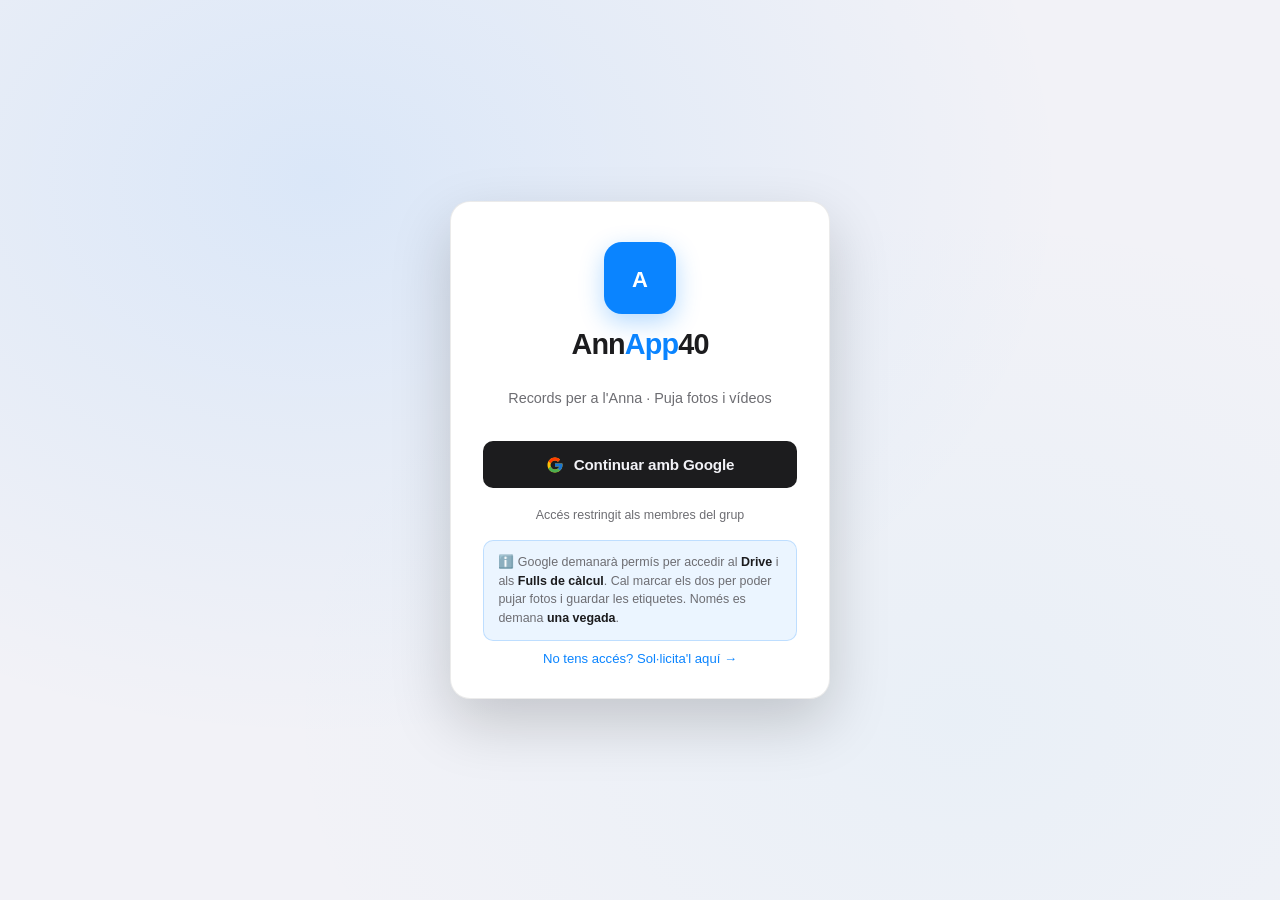
==== commit 93897ca8: "Add files via upload" ====
--- a/index.html
+++ b/index.html
@@ -42,6 +42,11 @@
     </button>
     <div class="login-footer">
       <p class="login-note">Accés restringit als membres del grup</p>
+
+      <div class="login-permissions-note">
+        <p>ℹ️ Google demanarà permís per accedir al <strong>Drive</strong> i als <strong>Fulls de càlcul</strong>. Cal marcar els dos per poder pujar fotos i guardar les etiquetes. Només es demana <strong>una vegada</strong>.</p>
+      </div>
+
       <a href="solicitud.html" class="login-request">No tens accés? Sol·licita'l aquí →</a>
     </div>
   </div>
@@ -99,9 +104,6 @@
         <label class="btn-primary" for="file-input">
           📁 Selecciona arxius
         </label>
-        <button id="btn-drive-picker" class="btn-secondary" type="button">
-          ☁️ Des del Drive
-        </button>
       </div>
       <input type="file" id="file-input"
         accept="image/*,video/*"
@@ -122,14 +124,14 @@
       </div>
       <div class="form-card-body">
 
-        <div class="form-row">
+        <div class="form-row" id="common-any-group">
           <div class="form-field">
             <label class="form-label" for="tag-any">Any</label>
             <select id="tag-any" class="form-input">
               <option value="">Selecciona any...</option>
             </select>
           </div>
-          <div class="form-field">
+          <div class="form-field" id="common-lloc-group">
             <label class="form-label" for="tag-lloc">Lloc</label>
             <input type="text" id="tag-lloc" class="form-input" placeholder="Cerca un municipi..." autocomplete="off" />
             <input type="hidden" id="tag-lat" />
@@ -138,12 +140,27 @@
           </div>
         </div>
 
-        <div class="form-field">
+        <div class="form-field" id="common-cat-group">
           <label class="form-label">Categoria</label>
           <div class="chips-wrap" id="chips-categoria"></div>
           <div class="add-tag-row">
             <input type="text" id="input-nova-categoria" class="form-input small" placeholder="Nova..." />
             <button id="btn-add-categoria" class="btn-secondary">+ Afegir</button>
+          </div>
+        </div>
+
+        <!-- Categories específiques per vídeos de felicitació -->
+        <div class="form-field hidden" id="common-video-cat-group">
+          <label class="form-label">De quin grup sou?</label>
+          <div class="chips-wrap" id="common-video-chips-categoria">
+            <button class="chip" data-value="Vallvis">Vallvis</button>
+            <button class="chip" data-value="Happy Family">Happy Family</button>
+            <button class="chip" data-value="ICR">ICR</button>
+            <button class="chip" data-value="Wiki-Wiki">Wiki-Wiki</button>
+            <button class="chip" data-value="Menéndez">Menéndez</button>
+            <button class="chip" data-value="DMS">DMS</button>
+            <button class="chip" data-value="Senes">Senes</button>
+            <button class="chip" data-value="Aran">Aran</button>
           </div>
         </div>
 
@@ -165,7 +182,7 @@
           </p>
         </div>
 
-        <div class="preferida-field">
+        <div class="preferida-field" id="common-preferida-group">
           <label class="form-label">Preferida</label>
           <button id="btn-preferida-global" class="btn-preferida" type="button">
             ☆ Marcar totes com a preferides
--- a/main.css
+++ b/main.css
@@ -1273,3 +1273,22 @@
 .chip, .btn-primary, .btn-secondary, .btn-icon, .btn-reload,
 .nav-tab, .btn-google { min-height: 44px; }
 .chip { min-height: 36px; } /* chips smaller but ok */
+
+/* ── Nota de permisos al login ─────────────── */
+.login-permissions-note {
+  background: rgba(10,132,255,0.08);
+  border: 1px solid rgba(10,132,255,0.2);
+  border-radius: var(--radius-sm);
+  padding: 0.75rem 0.9rem;
+  margin: 0.75rem 0 0.25rem;
+  text-align: left;
+}
+.login-permissions-note p {
+  font-size: 0.78rem;
+  color: var(--text-muted);
+  line-height: 1.5;
+}
+.login-permissions-note strong {
+  color: var(--text);
+  font-weight: 600;
+}
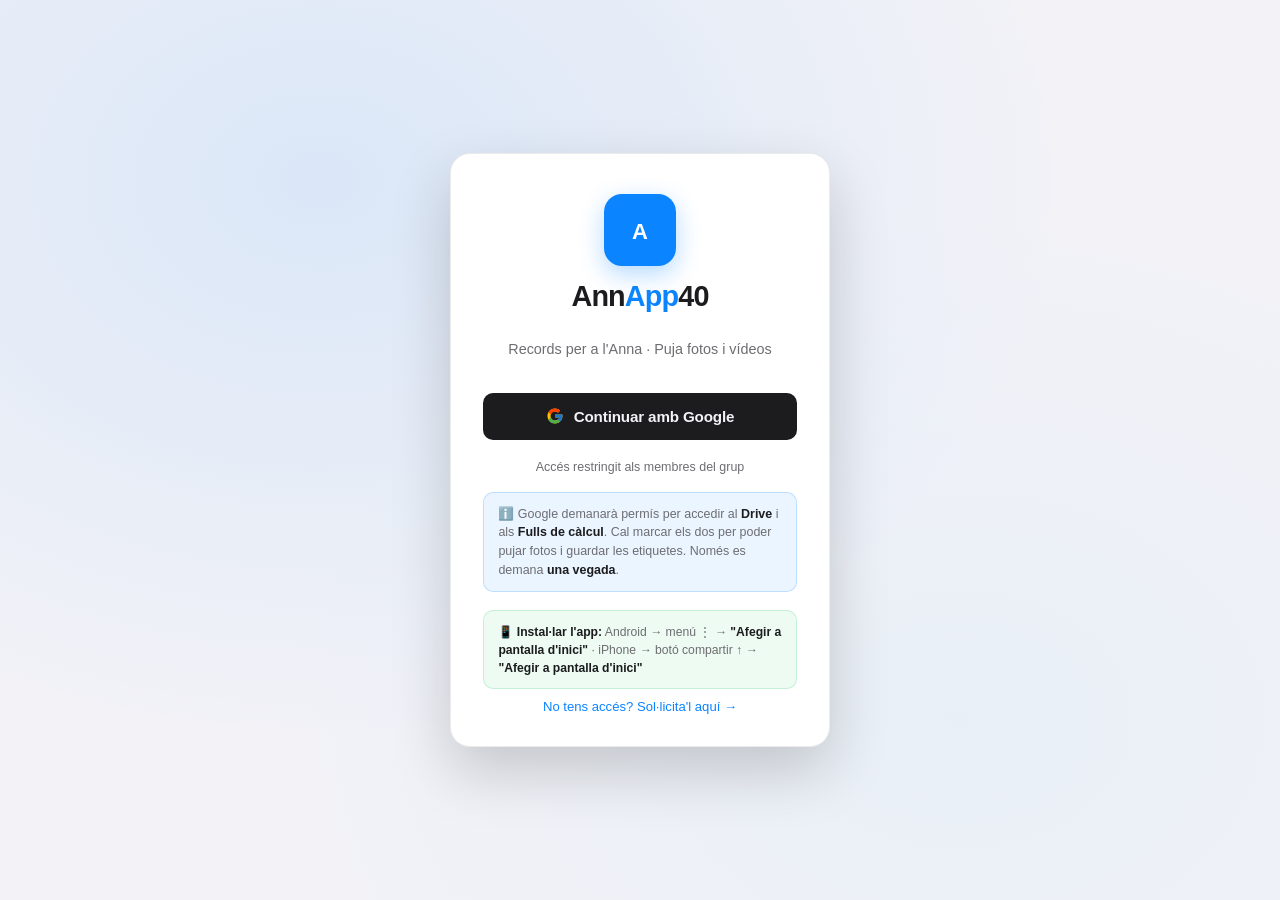
==== commit 22c3327b: "Add files via upload" ====
--- a/index.html
+++ b/index.html
@@ -47,6 +47,9 @@
         <p>ℹ️ Google demanarà permís per accedir al <strong>Drive</strong> i als <strong>Fulls de càlcul</strong>. Cal marcar els dos per poder pujar fotos i guardar les etiquetes. Només es demana <strong>una vegada</strong>.</p>
       </div>
 
+      <div class="login-install-note">
+        <p>📱 <strong>Instal·lar l'app:</strong> Android → menú ⋮ → <strong>"Afegir a pantalla d'inici"</strong> · iPhone → botó compartir ↑ → <strong>"Afegir a pantalla d'inici"</strong></p>
+      </div>
       <a href="solicitud.html" class="login-request">No tens accés? Sol·licita'l aquí →</a>
     </div>
   </div>
@@ -112,7 +115,10 @@
 
     <!-- Preview -->
     <div id="preview-container" class="preview-container hidden">
-      <div id="photo-count" class="photo-count"></div>
+      <div class="preview-header">
+        <div id="photo-count" class="photo-count"></div>
+        <button id="btn-discard-all" class="btn-discard-all">✕ Descartar tot</button>
+      </div>
       <div id="preview-grid" class="preview-grid"></div>
     </div>
 
@@ -162,6 +168,11 @@
             <button class="chip" data-value="Senes">Senes</button>
             <button class="chip" data-value="Aran">Aran</button>
           </div>
+          <div class="add-tag-row" id="common-video-altres-row" style="display:none">
+            <input type="text" id="common-video-altres-input" class="form-input small" placeholder="Nom del grup..." />
+            <button id="common-video-altres-add" class="btn-secondary">+ Afegir</button>
+          </div>
+          <button class="chip" id="common-video-altres-btn" style="margin-top:6px">+ Altres</button>
         </div>
 
         <div class="form-field">
--- a/main.css
+++ b/main.css
@@ -1292,3 +1292,48 @@
   color: var(--text);
   font-weight: 600;
 }
+
+/* ── Install note login ─────────────────────── */
+.login-install-note {
+  background: rgba(34,197,94,0.08);
+  border: 1px solid rgba(34,197,94,0.2);
+  border-radius: var(--radius-sm);
+  padding: 0.7rem 0.9rem;
+  margin: 0.5rem 0 0.25rem;
+  text-align: left;
+}
+.login-install-note p {
+  font-size: 0.76rem;
+  color: var(--text-muted);
+  line-height: 1.5;
+}
+.login-install-note strong { color: var(--text); font-weight: 600; }
+
+/* ── Preview header (count + discard) ─────── */
+.preview-header {
+  display: flex;
+  align-items: center;
+  justify-content: space-between;
+  margin-bottom: 0.6rem;
+}
+
+.btn-discard-all {
+  background: none;
+  border: 1px solid rgba(239,68,68,0.3);
+  border-radius: 99px;
+  color: var(--red);
+  cursor: pointer;
+  font-family: var(--font);
+  font-size: 0.75rem;
+  font-weight: 500;
+  padding: 4px 12px;
+  transition: var(--transition);
+  white-space: nowrap;
+}
+.btn-discard-all:hover { background: var(--red); color: #fff; border-color: var(--red); }
+
+/* ── Remove btn always visible on mobile ─── */
+@media (hover: none) {
+  .remove-btn { opacity: 1 !important; }
+  .preview-star-btn { opacity: 1 !important; }
+}
